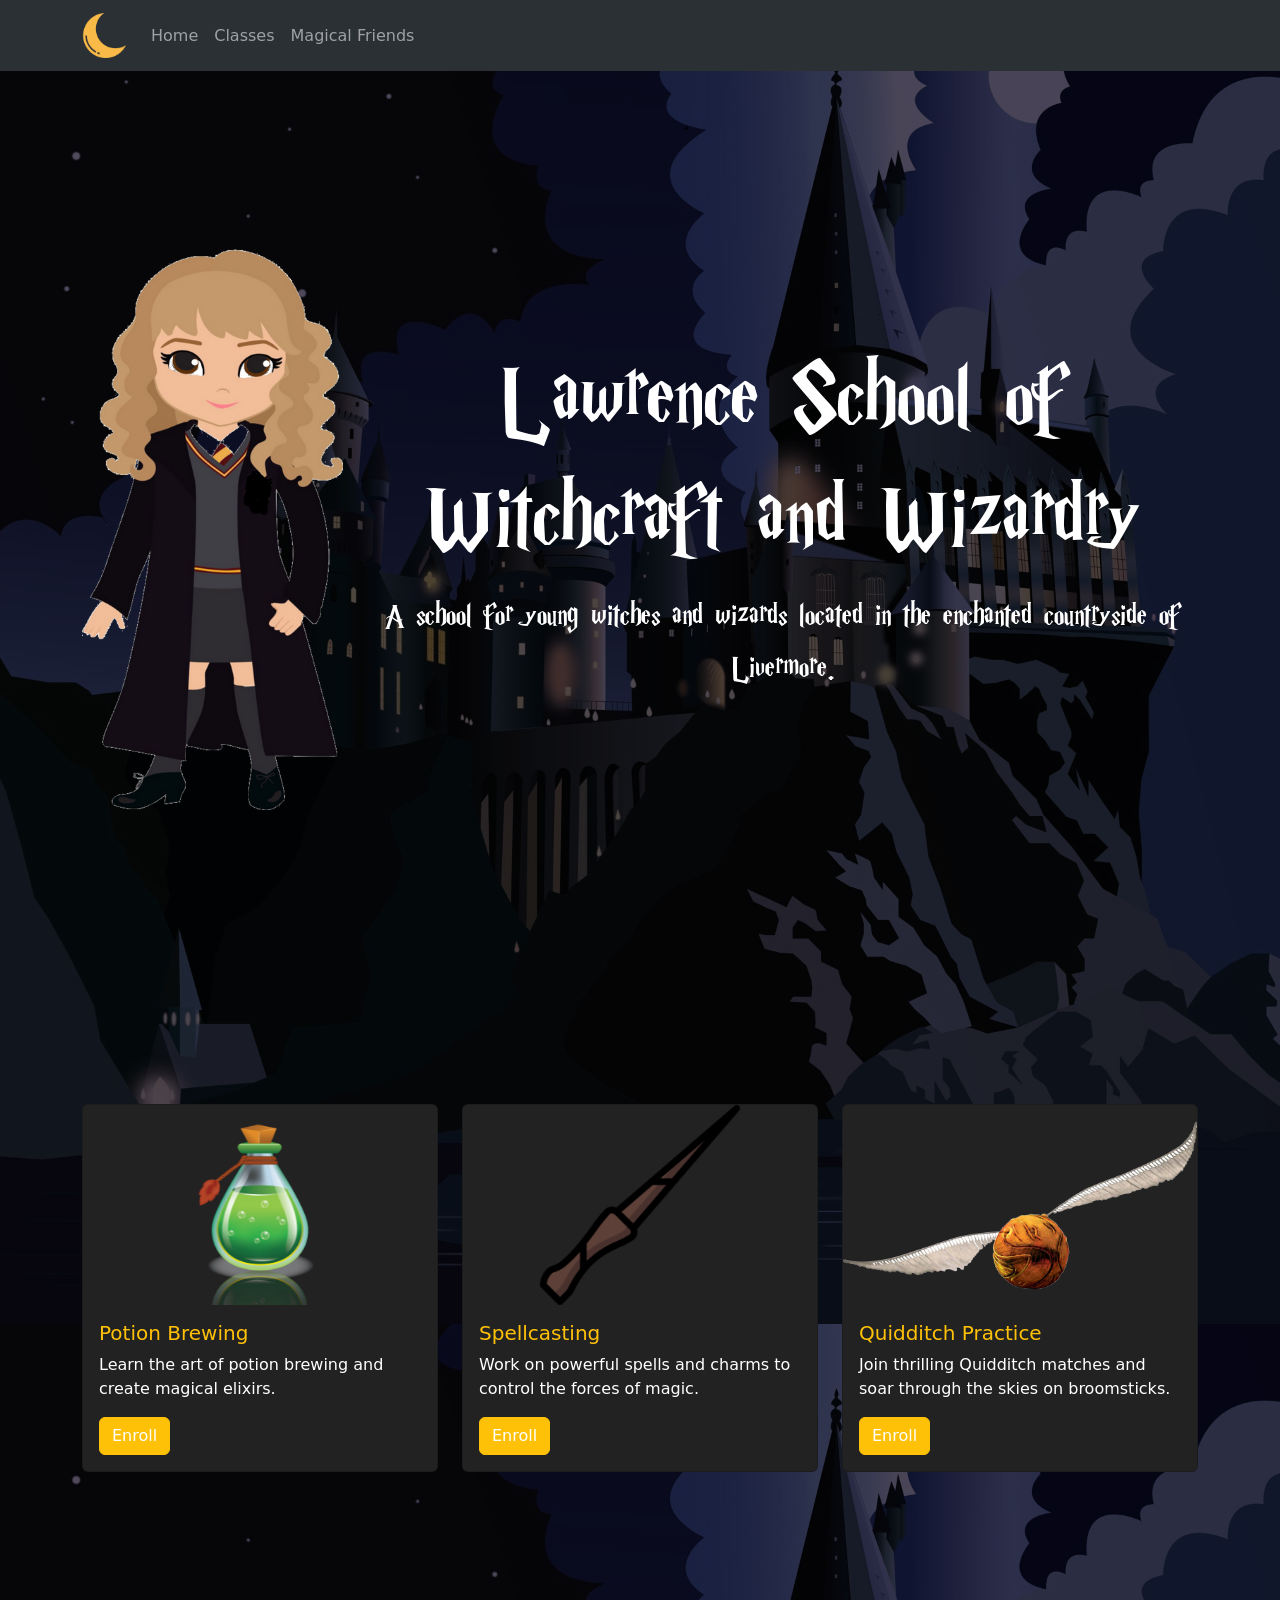
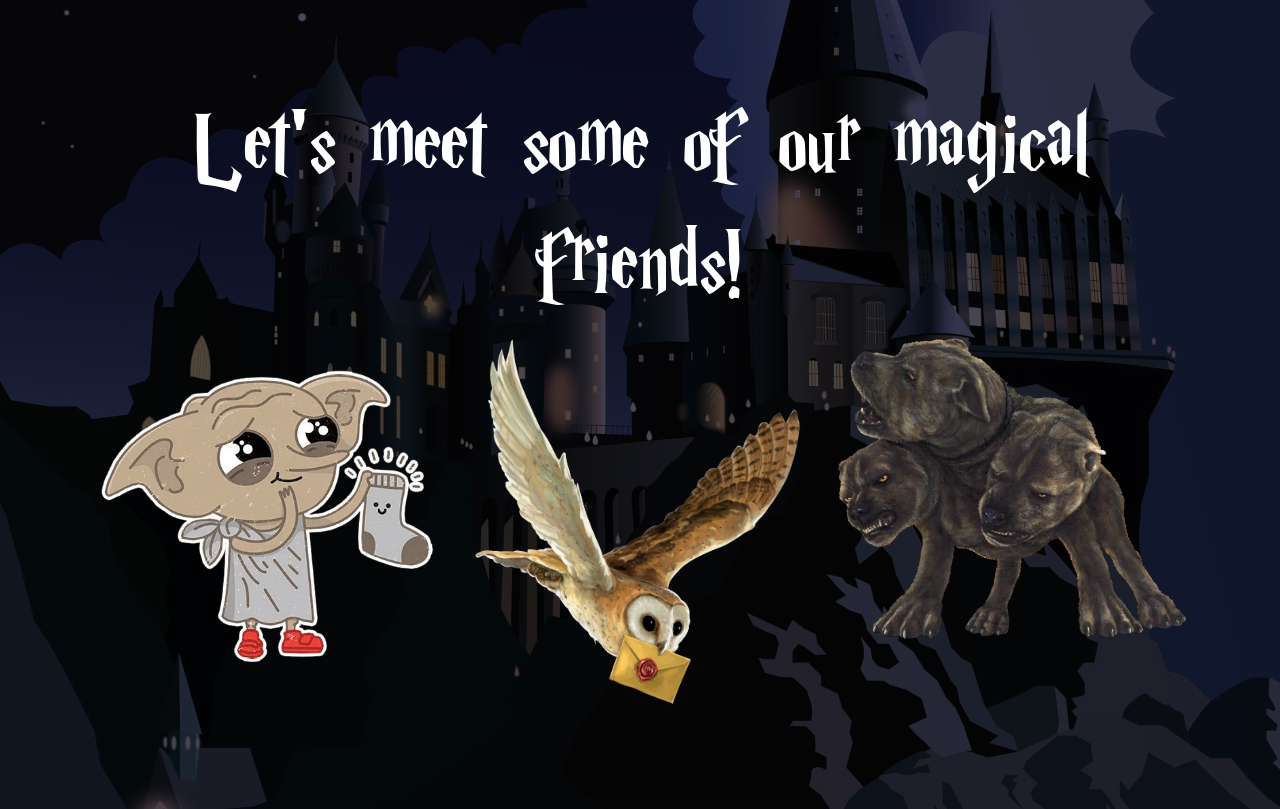
==== inspireMe_example/index.html @ eb589363 "inspire me updates" ====
<!DOCTYPE html>
<html lang="en">

<head>
    <meta charset="UTF-8">
    <meta name="viewport" content="width=device-width, initial-scale=1.0">
    <link rel="stylesheet" href="animations/animation-styles.css">
    <link rel="stylesheet" href="styles.css">
    <link href="bootstrap/bootstrap.min.css" rel="stylesheet">


    <!-- Name your webpage -->
    <title>Wizarding 101</title>
   
    <!-- Choose your tab image -->
    <link rel="icon" href="images/harry_potter/moon.png" type="image/x-icon">

</head>

<body>
    <div class="background-overlay">
        <header>
            <nav class="navbar navbar-expand-lg bg-body-tertiary fixed-top" data-bs-theme="dark">
                <div class="container">
                    <a class="navbar-brand" href="#">
                        
                        <!-- Choose your navbar image -->
                        <img src="images/harry_potter/moon.png" width="45" height="45">
                    </a>

                    <div class="collapse navbar-collapse" id="navbarNav">
                        <ul class="navbar-nav">
                            <li class="nav-item">

                                 <!-- Name a navabr item -->
                                <a class="nav-link" href="#section1">Home</a>

                            </li>
                            <li class="nav-item">

                                 <!-- Name a navabr item -->
                                <a class="nav-link" href="#section2">Classes</a>

                            </li>

                            <li class="nav-item">
                                <a class="nav-link" href="#section3">Magical Friends</a>
                            </li>
 
                        </ul>
                    </div>
                </div>
            </nav>
        </header>

        <main>
            <section id="section1" class="py-5 text-center section-margins">
                <div class="container mt-5">
                    <div class="row align-items-center">
                        <div class="col-md-3">
                            <div class="float-area">

                                <!-- Choose an image for home section -->
                                <img src="images/harry_potter/hermione.png" class="img-fluid home-image floating">

                            </div>
                        </div>
                        <div class="col-md-9">

                            <!-- Write your title -->
                            <h1 class="main-font">
                                Lawrence School of Witchcraft and Wizardry
                            </h1>

                            <!-- Write a subtitle -->
                            <p class="second-font">
                                A school for young witches and
                                wizards located in the enchanted countryside of Livermore.
                            </p>


                        </div>
                    </div>
                </div>
            </section>

            <section id="section2" class="py-5 section-margins">
                <div class="container mt-5">
                    <div class="row">
                        <div class="col-md-4">
                            <div class="card">

                                <!-- Add your first card image -->
                                <img src="images/harry_potter/potion.png" class="card-image-top leftAndRight">

                                <div class="card-body">

                                    <!-- Add your first card title -->
                                    <h5 class="card-title">Potion Brewing</h5>

                                    <!-- Add your first card description -->
                                    <p class="card-text">Learn the art of potion brewing and create magical elixirs.</p>

                                    <!-- Name your first card button -->
                                    <a href="#" class="btn btn-primary">Enroll</a>
                                </div>
                            </div>
                        </div>

                        <div class="col-md-4">
                            <div class="card">

                                <!-- Add your second card image -->
                                <img src="images/harry_potter/wand.png" class="card-image-top upAndDown">

                                <div class="card-body">

                                    <!-- Add your second card title -->
                                    <h5 class="card-title">Spellcasting</h5>

                                    <!-- Add your second card description -->
                                    <p class="card-text">Work on powerful spells and charms to control the forces of
                                        magic.</p>

                                    <!-- Name your second card button -->
                                    <a href="#" class="btn btn-primary">Enroll</a>
                                </div>
                            </div>
                        </div>

                        <div class="col-md-4">
                            <div class="card">

                                <!-- Add your third card image -->
                                <img src="images/harry_potter/quidditch.png" class="card-image-top smallCircle">

                                <div class="card-body">

                                    <!-- Add your third card title -->
                                    <h5 class="card-title">Quidditch Practice</h5>

                                    <!-- Add your third card description -->
                                    <p class="card-text">Join thrilling Quidditch matches and soar through the skies on
                                        broomsticks.</p>

                                     <!-- Name your third card button -->
                                    <a href="#" class="btn btn-primary">Enroll</a>
                                </div>
                            </div>
                        </div>
                    </div>

                    <section id="section3" class="py-5 text-center section-margins">
                        <div class="container">
                            <h2 class="main-font text-center">Let's meet some of our magical friends!</h2>
                            <div class="row">
                                <!-- Images of magical creatures -->
                                <div class="col-md-4 floating">
                                    <img src="images/harry_potter/dobby.png" class="img-fluid">
                                </div>
                                <div class="col-md-4 floating">
                                    <img src="images/harry_potter/owl.png" class="img-fluid">
                                </div>
                                <div class="col-md-4 floating">
                                    <img src="images/harry_potter/fluffy.png" class="img-fluid">
                                </div>
                            </div>
                        </div>
                    </section>

                </div>
            </section>
        </main>
    </div>
</body>
</html>
---- inspireMe_example/animations/animation-styles.css ----
/* 

-------------------------------------------------

DO NOT EDIT

-------------------------------------------------

*/

    
.floating {  
    animation-name: floating;
    animation-duration: 3s;
    animation-iteration-count: infinite;
    animation-timing-function: ease-in-out;
}
 
@keyframes floating {
    0% { transform: translate(0,  0px); }
    50%  { transform: translate(0, 15px); }
    100%   { transform: translate(0, -0px); }    
}


.upAndDown {
    animation: upAndDown 5s ease 2s 1 normal forwards;
    animation-iteration-count: infinite;
}

@keyframes upAndDown {
	0%,
	100% {
		transform: translateX(0%);
		transform-origin: 50% 50%;
	}

	15% {
		transform: translateX(-5px) rotate(-4deg);
	}

	40% {
		transform: translateX(5px) rotate(12deg);
	}

	75% {
		transform: translateX(-6px) rotate(-3deg);
	}
}


.leftAndRight {
    animation: leftAndRight 5s ease-in-out 0s infinite normal forwards;
}

@keyframes leftAndRight {
	0%,
	100% {
		transform: translateX(0%);
		transform-origin: 50% 50%;
	}

	15% {
		transform: translateX(-30px) rotate(6deg);
	}

	30% {
		transform: translateX(15px) rotate(-6deg);
	}

	45% {
		transform: translateX(-15px) rotate(3.6deg);
	}

	60% {
		transform: translateX(9px) rotate(-2.4deg);
	}

	75% {
		transform: translateX(-6px) rotate(1.2deg);
	}
}



.smallCircle {
    animation: smallCircle 1s ease-in 0s infinite normal forwards;
}

@keyframes smallCircle {
	0% {
		transform: translate(0);
	}

	20% {
		transform: translate(4px, -4px);
	}

	40% {
		transform: translate(4px, 4px);
	}

	60% {
		transform: translate(-4px, 4px);
	}

	80% {
		transform: translate(-4px, -4px);
	}

	100% {
		transform: translate(0);
	}
}
---- inspireMe_example/styles.css ----
/* 
-------------------------------------------------------------------------------------------

Background Styles

-------------------------------------------------------------------------------------------
*/

body {
    /* Choose your theme and background image */
    background-image: url('images/harry_potter/background.png');

    /* DO NOT EDIT THE REST */
    margin: 0;
    padding: 0;
    overflow-y: scroll;
    position: relative;
    background-size: cover;
}


/* 
-------------------------------------------------------------------------------------------

Font Styles

-------------------------------------------------------------------------------------------
*/

/* Choose your font */
@font-face {
    font-family: 'Main';
    src: url('fonts/harry.ttf');
}

@font-face {
    font-family: 'Second';
    src: url('fonts/harry.ttf');
}

/* Change font size & color */
.main-font {
    font-family: 'Main', sans-serif;
    font-size: 100px;
    color: white;
}

.second-font {
    font-family: 'Second', sans-serif;
    font-size: 35px;
    color: white;
}


/* 
-------------------------------------------------------------------------------------------

Card Styles

-------------------------------------------------------------------------------------------
*/

.card {
    
    /* Choose your background color for your card */
    background-color: #222 !important;

    /* Choose the color for your card text*/
    color: white !important;

    /* DO NOT EDIT THE REST */
    margin-bottom: 20px;
    height: 100%;
    display: flex;
    flex-direction: column;
}

/* Choose the color for your card title */
.card .card-title {
    color: #ffc107;
}

/* Choose your card button color */
.card .btn-primary {
    background-color: #ffc107;
    border-color: #ffc107;
}

/* Choose your card button hover color */
.card .btn-primary:hover {
    background-color: #ffcd38;
    border-color: #ffcd38;
}





/*


-------------------------------------------------------------------------------------------


DO NOT EDIT CONTENT BELOW


-------------------------------------------------------------------------------------------


*/


/* This positions the background image. */
.background-overlay {
    position: absolute;
    top: 0;
    left: 0;
    width: 100%;
    height: 100%;
}

/* Make the card body take up remaining space */
.card-body {
    flex: 1;
}

/* Set the height of the image */
/* Fit the entire image within the container */
.card-image-top {
    height: 200px;
    object-fit: contain;
}

/* Apply custom wizard font to text */
.main-font {
    font-family: 'Main', sans-serif;
    font-size: 100px;
}
.second-font {
    font-family: 'Second', sans-serif;
    font-size: 35px;
}

/* Styles for the home page image */
.home-image {
    width: 100%;
    /* Adjust the width as needed */
    max-width: 200px;
}

/* Adds more space between each HTML section */
.section-margins {
    margin-top: 150px
}
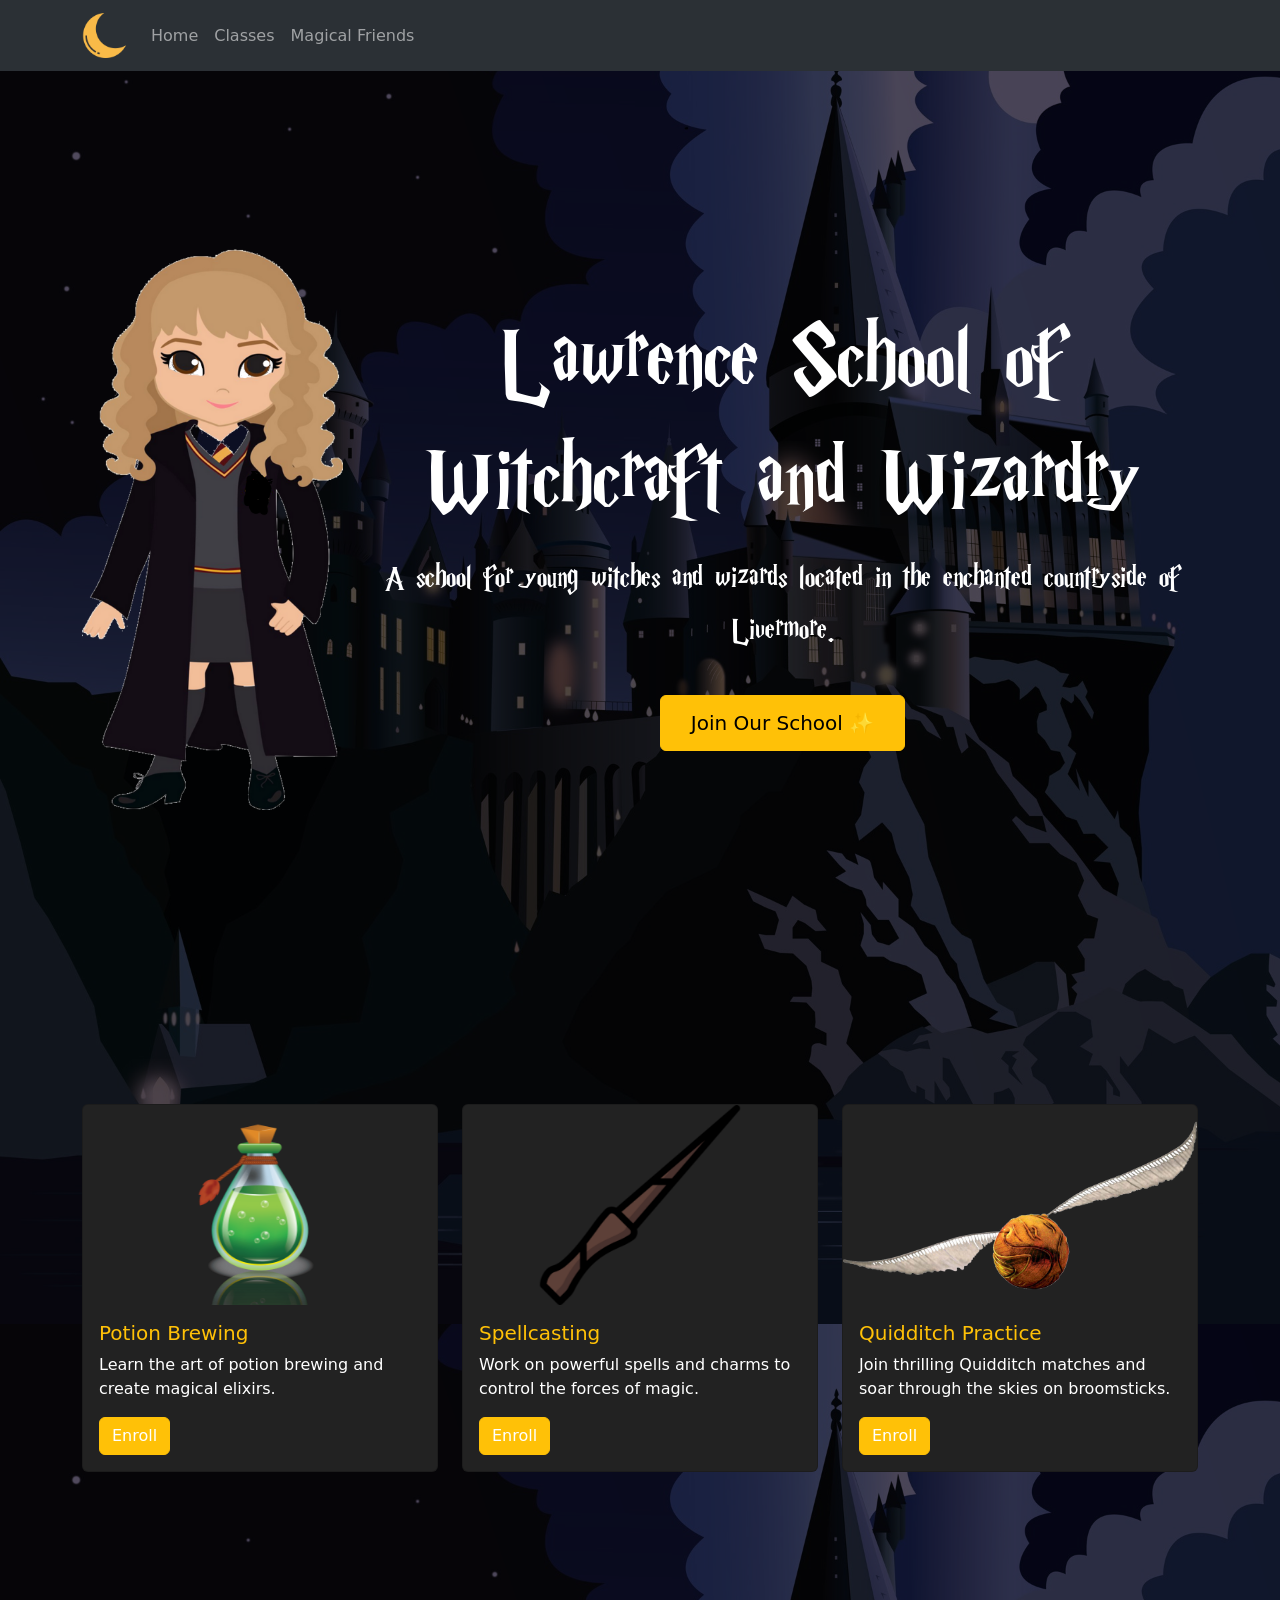
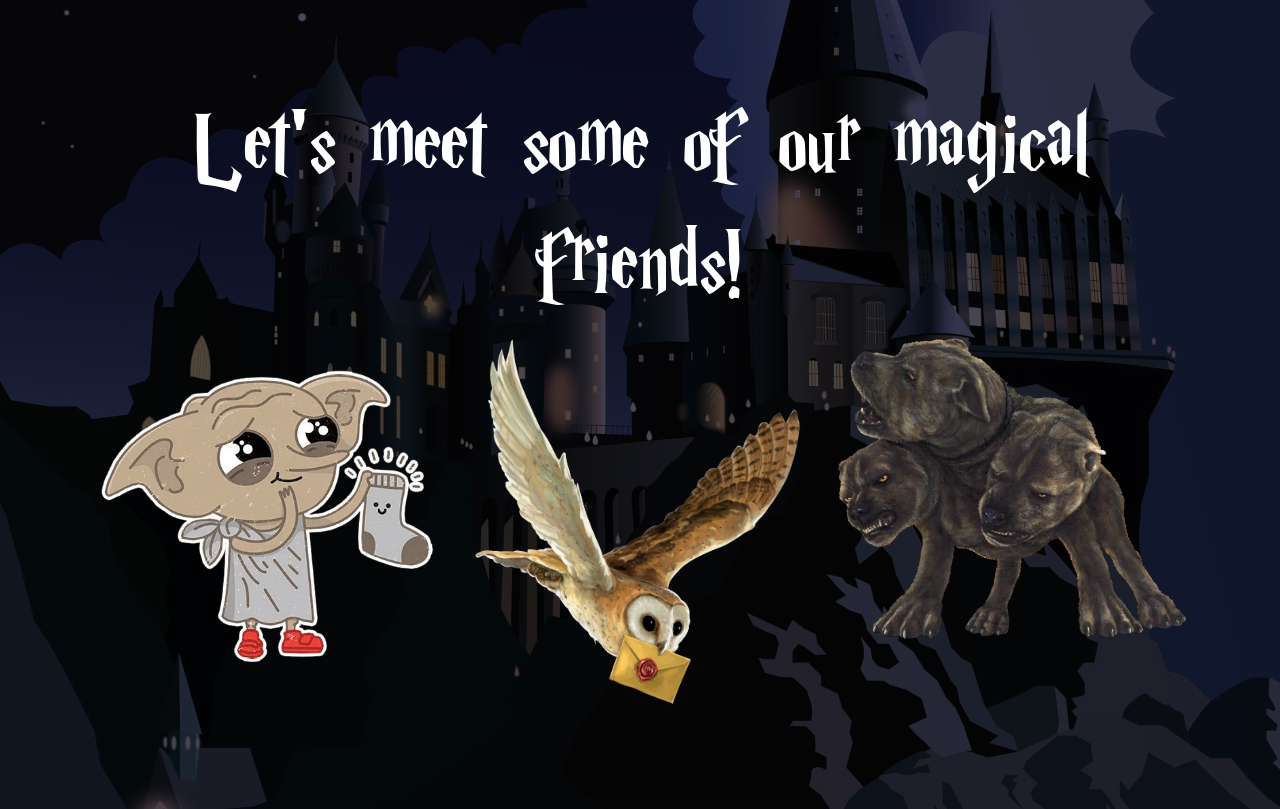
==== commit 5cfd8d86: "add javascript" ====
--- a/inspireMe_example/index.html
+++ b/inspireMe_example/index.html
@@ -14,6 +14,9 @@
    
     <!-- Choose your tab image -->
     <link rel="icon" href="images/harry_potter/moon.png" type="image/x-icon">
+
+    <!-- Link to our JavaScript file -->
+    <script src="scripts/button-magic.js"></script>
 
 </head>
 
@@ -78,6 +81,8 @@
                                 wizards located in the enchanted countryside of Livermore.
                             </p>
 
+                            <!-- Join Our School button with sparkle effect -->
+                            <button class="btn btn-warning moon-button" onclick="sparkleMagic()">Join Our School ✨</button>
 
                         </div>
                     </div>
@@ -102,7 +107,7 @@
                                     <p class="card-text">Learn the art of potion brewing and create magical elixirs.</p>
 
                                     <!-- Name your first card button -->
-                                    <a href="#" class="btn btn-primary">Enroll</a>
+                                    <a href="javascript:void(0)" class="btn btn-primary" id="button1" onclick="colorExplosion()">Enroll</a>
                                 </div>
                             </div>
                         </div>
@@ -123,7 +128,7 @@
                                         magic.</p>
 
                                     <!-- Name your second card button -->
-                                    <a href="#" class="btn btn-primary">Enroll</a>
+                                    <a href="javascript:void(0)" class="btn btn-primary" id="button2" onclick="celebrationAlert()">Enroll</a>
                                 </div>
                             </div>
                         </div>
@@ -144,7 +149,7 @@
                                         broomsticks.</p>
 
                                      <!-- Name your third card button -->
-                                    <a href="#" class="btn btn-primary">Enroll</a>
+                                    <a href="javascript:void(0)" class="btn btn-primary" id="button3" onclick="textChangeMagic()">Enroll</a>
                                 </div>
                             </div>
                         </div>
--- a/inspireMe_example/styles.css
+++ b/inspireMe_example/styles.css
@@ -152,4 +152,30 @@
 /* Adds more space between each HTML section */
 .section-margins {
     margin-top: 150px
+}
+
+/* Moon-colored button styling */
+.moon-button {
+    background-color: #ffc107 !important;
+    border-color: #ffc107 !important;
+    font-size: 20px !important;
+    padding: 12px 30px !important;
+    margin-top: 20px !important;
+}
+
+.moon-button:hover {
+    background-color: #ffcd38 !important;
+    border-color: #ffcd38 !important;
+}
+
+/* Sparkle animation - makes sparkles fade out and float up */
+@keyframes sparkleAnimation {
+    0% {
+        opacity: 1;
+        transform: translateY(0) scale(1);
+    }
+    100% {
+        opacity: 0;
+        transform: translateY(-100px) scale(1.5);
+    }
 }
